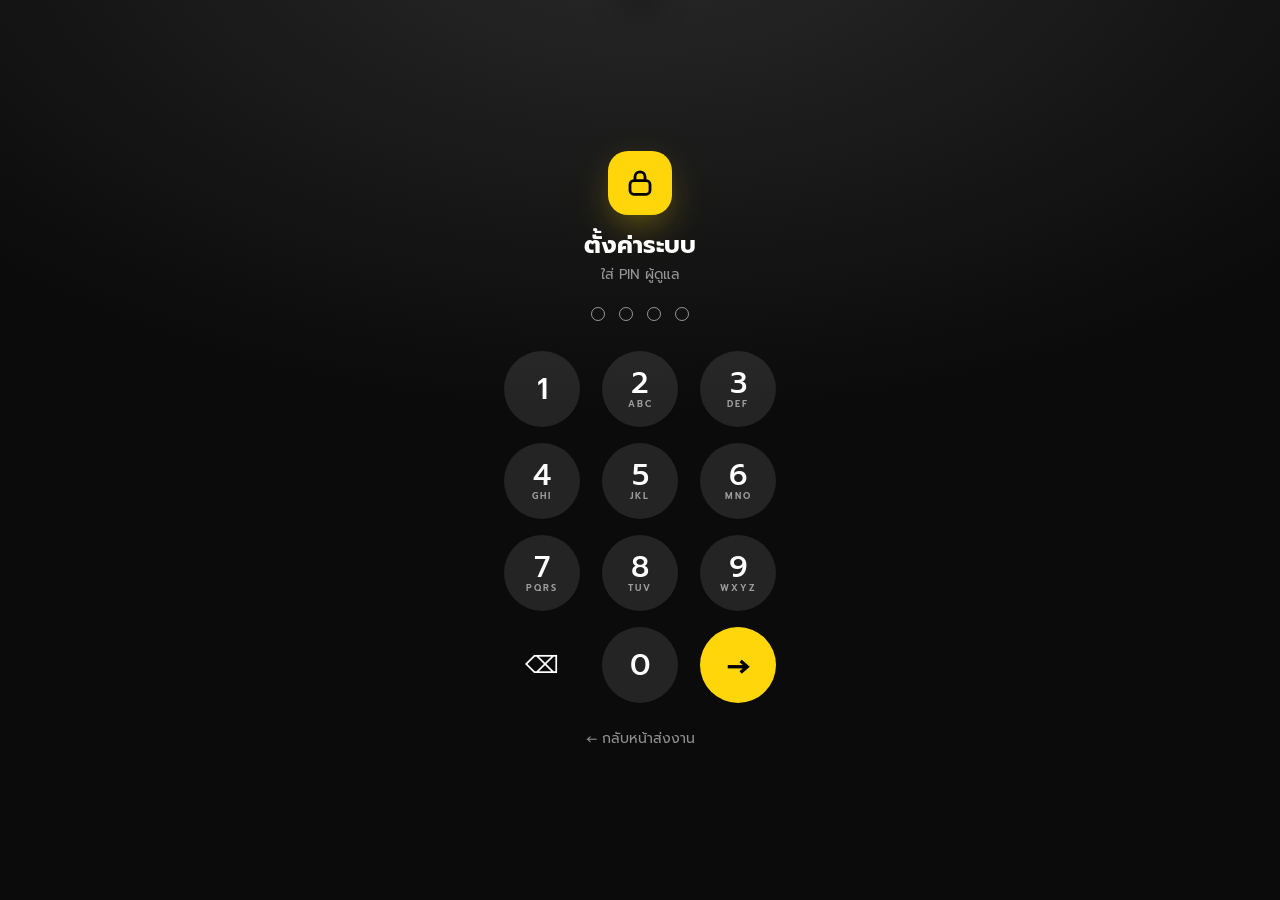
==== admin.html @ efc7d186 "Add files via upload" ====
<!doctype html>
<html lang="th">
<head>
<meta charset="utf-8">
<meta name="viewport" content="width=device-width,initial-scale=1,viewport-fit=cover">
<meta name="theme-color" content="#FFD60A">
<meta name="robots" content="noindex">
<title>ตั้งค่า</title>
<link rel="preconnect" href="https://fonts.googleapis.com">
<link rel="preconnect" href="https://fonts.gstatic.com" crossorigin>
<link href="https://fonts.googleapis.com/css2?family=Prompt:wght@400;500;600;700;800&display=swap" rel="stylesheet">
<link rel="stylesheet" href="style.css">
<script src="config.js"></script>
</head>
<body>

<!-- ============ PIN LOCK ============ -->
<section class="lock" id="lock">
  <div class="lock-card">
    <div class="lock-ico"><svg viewBox="0 0 24 24" fill="none" stroke="currentColor" stroke-width="2.2" stroke-linecap="round" stroke-linejoin="round"><rect x="4" y="10" width="16" height="11" rx="3"/><path d="M8 10V7a4 4 0 0 1 8 0v3"/></svg></div>
    <h1>ตั้งค่าระบบ</h1>
    <p id="lockMsg">ใส่ PIN ผู้ดูแล</p>
    <div class="dots" id="dots"></div>
    <div class="keypad" id="keypad">
      <button data-k="1">1</button><button data-k="2">2<small>ABC</small></button><button data-k="3">3<small>DEF</small></button>
      <button data-k="4">4<small>GHI</small></button><button data-k="5">5<small>JKL</small></button><button data-k="6">6<small>MNO</small></button>
      <button data-k="7">7<small>PQRS</small></button><button data-k="8">8<small>TUV</small></button><button data-k="9">9<small>WXYZ</small></button>
      <button data-k="del" class="kfn" aria-label="ลบ">⌫</button><button data-k="0">0</button><button data-k="ok" class="kok" aria-label="ยืนยัน">→</button>
    </div>
    <a class="back" href="index.html">← กลับหน้าส่งงาน</a>
  </div>
</section>

<!-- ============ EDITOR ============ -->
<div class="page" id="app" hidden>
  <header class="topbar">
    <div>
      <span class="tag"><i></i>ADMIN · SETTINGS</span>
      <h1>ตั้งค่างาน</h1>
    </div>
    <div class="tools">
      <a class="pillbtn" href="index.html" target="_blank" rel="noopener">👁 ดูฟอร์ม</a>
      <button class="round sm" id="logout" type="button" aria-label="ออกจากระบบ" title="ล็อก">
        <svg viewBox="0 0 24 24" fill="none" stroke="currentColor" stroke-width="2.2" stroke-linecap="round" stroke-linejoin="round"><rect x="4" y="10" width="16" height="11" rx="3"/><path d="M8 10V7a4 4 0 0 1 8 0v3"/></svg>
      </button>
    </div>
  </header>

  <main class="adm-grid">
    <aside class="side">
      <section class="panel" style="--i:1">
        <div class="panel-h"><h2>📝 หัวข้องาน</h2></div>
        <label class="field"><span class="fl">ชื่องาน / หัวข้อ</span><input id="jobName" maxlength="80" placeholder="เช่น โอนฟิล์มเสีย"></label>
        <label class="field"><span class="fl">คำอธิบายใต้หัวข้อ</span><textarea id="desc" rows="2" maxlength="200" placeholder="ไม่ใส่ก็ได้"></textarea></label>
        <div class="trow">
          <div class="stack"><b>เปิดรับงาน</b><small id="activeTxt">พนักงานส่งงานได้</small></div>
          <button class="sw" id="active" type="button" role="switch"></button>
        </div>
      </section>

      <section class="panel" style="--i:2">
        <div class="panel-h"><h2>🔗 ลิงค์</h2></div>
        <div class="lrow"><div class="stack"><b>หน้าส่งงาน</b><small id="lnkForm"></small></div><button class="mini" data-copy="lnkForm" type="button">คัดลอก</button></div>
        <div class="lrow"><div class="stack"><b>หน้า Report (ASM)</b><small id="lnkRep"></small></div><button class="mini" data-copy="lnkRep" type="button">คัดลอก</button></div>
      </section>

      <section class="panel" style="--i:3">
        <div class="panel-h"><h2>🔐 PIN ผู้ดูแล</h2></div>
        <div class="pinrow">
          <label class="field"><span class="fl">PIN ใหม่ (4–8 หลัก)</span><input id="newPin" inputmode="numeric" maxlength="8" autocomplete="off" placeholder="••••"></label>
          <button class="mini y" id="pinBtn" type="button">เปลี่ยน</button>
        </div>
      </section>
    </aside>

    <section class="panel" style="--i:2">
      <div class="panel-h"><h2>❓ คำถาม <span class="cnt" id="qCount"></span></h2><small>แตะเพื่อแก้ไข · ลูกศรเพื่อสลับลำดับ</small></div>
      <div class="flist" id="list"></div>
      <div class="addbar">
        <span>เพิ่มคำถาม</span>
        <button data-add="text" type="button">Aa ข้อความ</button>
        <button data-add="number" type="button">123 ตัวเลข</button>
        <button data-add="select" type="button">☰ ตัวเลือก</button>
        <button data-add="files" type="button">📷 รูป/ไฟล์</button>
      </div>
    </section>
  </main>
</div>

<div class="savebar" id="savebar">
  <span>มีการแก้ไขที่ยังไม่บันทึก</span>
  <button class="mini" id="discard" type="button">ยกเลิก</button>
  <button class="mini y" id="save" type="button">บันทึก</button>
</div>
<div class="toast" id="toast"></div>

<script>
(() => {
  const CFG = window.APP_CONFIG || {};
  const $ = id => document.getElementById(id);
  const esc = s => String(s ?? '').replace(/[&<>"']/g, c => ({'&':'&amp;','<':'&lt;','>':'&gt;','"':'&quot;',"'":'&#39;'}[c]));
  const ss = {
    get(k){ try { return sessionStorage.getItem(k); } catch(e){ return null; } },
    set(k,v){ try { v == null ? sessionStorage.removeItem(k) : sessionStorage.setItem(k, v); } catch(e){} }
  };
  const TYPE = {
    store:  { n: 'สาขา', i: '🏬' },
    text:   { n: 'ข้อความ', i: 'Aa' },
    number: { n: 'ตัวเลข', i: '123' },
    select: { n: 'ตัวเลือก', i: '☰' },
    files:  { n: 'รูป/ไฟล์', i: '📷' }
  };
  let PIN = '', model = null, saved = '', open = new Set();

  let toastT;
  function toast(msg, err){
    const t = $('toast'); t.textContent = msg; t.className = 'toast show' + (err ? ' err' : '');
    clearTimeout(toastT); toastT = setTimeout(() => t.classList.remove('show'), 2600);
  }
  function haptic(){ try { navigator.vibrate && navigator.vibrate(8); } catch(e){} }
  async function api(body){
    const r = await fetch(CFG.API_URL, { method: 'POST', body: JSON.stringify(body) });
    const j = await r.json();
    if (!j.ok){ const e = new Error(j.error); e.auth = j.auth; throw e; }
    return j;
  }

  /* ================= PIN LOCK ================= */
  let entry = '';
  function paintDots(){
    const n = Math.max(4, entry.length);
    $('dots').innerHTML = Array.from({ length: n }, (_, i) => `<i class="${i < entry.length ? 'on' : ''}"></i>`).join('');
  }
  function key(k){
    if ($('lock').classList.contains('busy')) return;
    if (k === 'del') entry = entry.slice(0, -1);
    else if (k === 'ok') return tryLogin(entry);
    else if (entry.length < 8) entry += k;
    haptic(); paintDots();
  }
  $('keypad').addEventListener('click', e => { const b = e.target.closest('[data-k]'); if (b) key(b.dataset.k); });
  document.addEventListener('keydown', e => {
    if (!$('app').hidden) return;
    if (/^\d$/.test(e.key)) key(e.key);
    else if (e.key === 'Backspace') key('del');
    else if (e.key === 'Enter') key('ok');
  });
  async function tryLogin(pin, silent){
    if (pin.length < 4){ if (!silent) wrong('PIN อย่างน้อย 4 หลัก'); return; }
    if (!/^https:\/\/script\.google\.com\//.test(CFG.API_URL || '')){ wrong('ยังไม่ได้ใส่ API_URL ใน config.js'); return; }
    $('lock').classList.add('busy'); $('lockMsg').textContent = 'กำลังตรวจสอบ…';
    try {
      const j = await api({ action: 'login', pin });
      PIN = pin; ss.set('pin', pin);
      load(j.form); unlock();
    } catch(e){
      ss.set('pin', null);
      wrong(e.auth ? e.message : 'เชื่อมต่อไม่สำเร็จ ลองใหม่อีกครั้ง');
    } finally { $('lock').classList.remove('busy'); }
  }
  function wrong(msg){
    entry = ''; paintDots(); $('lockMsg').textContent = msg;
    const d = $('dots'); d.classList.remove('shake'); void d.offsetWidth; d.classList.add('shake');
    try { navigator.vibrate && navigator.vibrate([30, 40, 30]); } catch(e){}
  }
  function unlock(){
    $('lock').classList.add('out');
    $('app').hidden = false;
    setTimeout(() => $('lock').hidden = true, 500);
  }
  function lockUp(msg){
    PIN = ''; ss.set('pin', null); entry = ''; paintDots();
    $('lockMsg').textContent = msg || 'ใส่ PIN ผู้ดูแล';
    $('lock').hidden = false;
    requestAnimationFrame(() => $('lock').classList.remove('out'));
    setTimeout(() => $('app').hidden = true, 450);
  }
  $('logout').onclick = () => { if (dirty() && !confirm('ยังไม่ได้บันทึก ต้องการล็อกเลยไหม?')) return; lockUp(); };

  /* ================= MODEL ================= */
  function load(form){
    model = JSON.parse(JSON.stringify(form));
    saved = JSON.stringify(model);
    paintMeta(); renderList(); paintDirty();
  }
  const dirty = () => model && JSON.stringify(model) !== saved;
  function paintDirty(){ $('savebar').classList.toggle('show', dirty()); }

  function paintMeta(){
    $('jobName').value = model.jobName || '';
    $('desc').value = model.desc || '';
    paintActive();
    const base = location.href.replace(/[^/]*([?#].*)?$/, '');
    $('lnkForm').textContent = base + 'index.html';
    $('lnkRep').textContent = base + 'report.html';
  }
  function paintActive(){
    const on = model.active !== false;
    $('active').setAttribute('aria-checked', on);
    $('activeTxt').textContent = on ? 'พนักงานส่งงานได้' : 'ปิดรับงาน — ฟอร์มจะแสดงว่าปิดชั่วคราว';
  }
  $('jobName').oninput = e => { model.jobName = e.target.value; paintDirty(); };
  $('desc').oninput = e => { model.desc = e.target.value; paintDirty(); };
  $('active').onclick = () => { model.active = model.active === false; paintActive(); paintDirty(); haptic(); };

  document.addEventListener('click', async e => {
    const b = e.target.closest('[data-copy]'); if (!b) return;
    try { await navigator.clipboard.writeText($(b.dataset.copy).textContent); toast('คัดลอกลิงค์แล้ว'); }
    catch(err){ toast('คัดลอกไม่สำเร็จ', true); }
  });

  /* ================= FIELD LIST ================= */
  const list = $('list');
  function sub(f){
    const t = [TYPE[f.type].n];
    if (f.required) t.push('จำเป็น');
    if (f.type === 'files') t.push(f.multiple ? 'หลายไฟล์' : '1 ไฟล์');
    if (f.type === 'select') t.push((f.options || []).length + ' ตัวเลือก');
    return t.join(' · ');
  }
  const sw = (k, on, label, note) => `<div class="trow"><div class="stack"><b>${label}</b>${note ? `<small>${note}</small>` : ''}</div>
    <button class="sw" data-sw="${k}" type="button" role="switch" aria-checked="${!!on}"></button></div>`;
  function bodyHtml(f){
    const isStore = f.type === 'store';
    let h = `<label class="field"><span class="fl">คำถาม / หัวข้อ</span><input data-k="label" value="${esc(f.label)}" maxlength="120"></label>
      <label class="field"><span class="fl">คำอธิบายเพิ่มเติม</span><input data-k="hint" value="${esc(f.hint || '')}" maxlength="160" placeholder="ไม่ใส่ก็ได้"></label>`;
    if (!isStore){
      h += `<div class="fl pad">ประเภทคำตอบ</div><div class="seg4">${['text','number','select','files'].map(t =>
        `<button type="button" data-type="${t}" class="${f.type === t ? 'on' : ''}">${TYPE[t].i}<span>${TYPE[t].n}</span></button>`).join('')}</div>`;
    } else {
      h += `<p class="note">ดึงรายชื่อจากชีต DATA STORE · ลบหรือเปลี่ยนประเภทไม่ได้</p>`;
    }
    if (f.type === 'text' || f.type === 'number')
      h += `<label class="field"><span class="fl">ข้อความตัวอย่างในช่อง</span><input data-k="placeholder" value="${esc(f.placeholder || '')}" maxlength="80" placeholder="เช่น 1234-1326"></label>`;
    if (f.type === 'select')
      h += `<label class="field"><span class="fl">ตัวเลือก (บรรทัดละ 1 ข้อ)</span><textarea data-k="options" rows="4" placeholder="ตัวเลือก 1&#10;ตัวเลือก 2">${esc((f.options || []).join('\n'))}</textarea></label>`;
    h += '<div class="tgroup">';
    if (!isStore) h += sw('required', f.required, 'จำเป็นต้องกรอก');
    if (f.type !== 'files') h += sw('remember', f.remember, 'จำค่าล่าสุด', 'ครั้งหน้าไม่ต้องกรอกซ้ำ');
    if (f.type === 'files'){
      h += sw('multiple', f.multiple, 'แนบได้หลายไฟล์');
      h += sw('pdf', f.pdf, 'รับไฟล์ PDF', 'ปิด = รับเฉพาะรูปภาพ');
    }
    h += '</div>';
    h += `<label class="field"><span class="fl">หัวคอลัมน์ในชีต REPORT</span><input data-k="col" value="${esc(f.col || '')}" maxlength="120" placeholder="${esc(f.label)}"></label>
      <p class="note">ถ้าไม่มีคอลัมน์นี้ ระบบจะเพิ่มต่อท้ายให้ตอนบันทึก</p>`;
    if (!isStore) h += `<button class="del" data-del type="button">ลบคำถามนี้</button>`;
    return h;
  }
  function cardHtml(f, i, n){
    const isOpen = open.has(f.id);
    return `<div class="fc ${isOpen ? 'open' : ''}" data-id="${f.id}">
      <div class="fc-h" data-tog>
        <span class="fico t-${f.type}">${TYPE[f.type].i}</span>
        <div class="stack"><b data-lbl>${esc(f.label) || '<em>ยังไม่มีชื่อ</em>'}${f.required ? '<span class="req">*</span>' : ''}</b><small data-sub>${sub(f)}</small></div>
        <div class="mv">
          <button type="button" data-mv="-1" ${i === 0 ? 'disabled' : ''} aria-label="เลื่อนขึ้น">↑</button>
          <button type="button" data-mv="1" ${i === n - 1 ? 'disabled' : ''} aria-label="เลื่อนลง">↓</button>
        </div>
        <span class="chev">${'<svg width="12" height="12" viewBox="0 0 12 12" fill="none" stroke="currentColor" stroke-width="2" stroke-linecap="round"><path d="M3 4.5l3 3 3-3"/></svg>'}</span>
      </div>
      <div class="fc-body"><div class="fc-in">${bodyHtml(f)}</div></div>
    </div>`;
  }
  function renderList(){
    const before = {};
    list.querySelectorAll('.fc').forEach(el => before[el.dataset.id] = el.getBoundingClientRect().top);
    const F = model.fields;
    list.innerHTML = F.map((f, i) => cardHtml(f, i, F.length)).join('');
    $('qCount').textContent = F.length;
    // FLIP
    list.querySelectorAll('.fc').forEach(el => {
      const b = before[el.dataset.id]; if (b == null){ el.classList.add('new'); return; }
      const dy = b - el.getBoundingClientRect().top; if (!dy) return;
      el.style.transition = 'none'; el.style.transform = `translateY(${dy}px)`;
      requestAnimationFrame(() => requestAnimationFrame(() => {
        el.style.transition = 'transform .5s var(--spring)'; el.style.transform = '';
      }));
    });
  }
  const cardOf = el => el.closest('.fc');
  const fOf = el => model.fields.find(f => f.id === cardOf(el).dataset.id);
  function refreshHead(card, f){
    card.querySelector('[data-lbl]').innerHTML = (esc(f.label) || '<em>ยังไม่มีชื่อ</em>') + (f.required ? '<span class="req">*</span>' : '');
    card.querySelector('[data-sub]').textContent = sub(f);
  }
  function rebody(card, f){
    card.querySelector('.fc-in').innerHTML = bodyHtml(f);
    refreshHead(card, f);
    card.querySelector('.fico').className = 'fico t-' + f.type;
    card.querySelector('.fico').textContent = TYPE[f.type].i;
  }

  list.addEventListener('input', e => {
    const k = e.target.dataset.k; if (!k) return;
    const f = fOf(e.target);
    if (k === 'options') f.options = e.target.value.split('\n').map(s => s.trim()).filter(Boolean);
    else f[k] = e.target.value;
    if (k === 'label') cardOf(e.target).querySelector('[data-k="col"]').placeholder = f.label;
    refreshHead(cardOf(e.target), f); paintDirty();
  });
  list.addEventListener('click', e => {
    const t = e.target;
    const mv = t.closest('[data-mv]');
    if (mv){
      e.stopPropagation();
      const f = fOf(mv), F = model.fields, i = F.indexOf(f), j = i + +mv.dataset.mv;
      if (j < 0 || j >= F.length) return;
      [F[i], F[j]] = [F[j], F[i]]; renderList(); paintDirty(); haptic(); return;
    }
    if (t.closest('[data-tog]')){
      const card = cardOf(t), id = card.dataset.id;
      open.has(id) ? open.delete(id) : open.add(id);
      card.classList.toggle('open'); haptic(); return;
    }
    const ty = t.closest('[data-type]');
    if (ty){
      const f = fOf(ty), nt = ty.dataset.type; if (f.type === nt) return;
      f.type = nt;
      if (nt === 'select' && !(f.options || []).length) f.options = ['ตัวเลือก 1', 'ตัวเลือก 2'];
      if (nt === 'files'){ delete f.remember; if (f.multiple == null) f.multiple = true; if (f.pdf == null) f.pdf = false; }
      rebody(cardOf(ty), f); paintDirty(); haptic(); return;
    }
    const s = t.closest('[data-sw]');
    if (s){
      const f = fOf(s), k = s.dataset.sw; f[k] = !f[k];
      s.setAttribute('aria-checked', f[k]); refreshHead(cardOf(s), f); paintDirty(); haptic(); return;
    }
    const d = t.closest('[data-del]');
    if (d){
      if (!d.classList.contains('arm')){
        d.classList.add('arm'); d.textContent = 'แตะอีกครั้งเพื่อยืนยันการลบ';
        setTimeout(() => { if (d.isConnected){ d.classList.remove('arm'); d.textContent = 'ลบคำถามนี้'; } }, 3000);
        return;
      }
      const card = cardOf(d), id = card.dataset.id;
      card.classList.add('gone');
      setTimeout(() => { model.fields = model.fields.filter(f => f.id !== id); open.delete(id); renderList(); paintDirty(); }, 320);
    }
  });

  document.querySelector('.addbar').addEventListener('click', e => {
    const b = e.target.closest('[data-add]'); if (!b) return;
    if (model.fields.length >= 30){ toast('เพิ่มได้สูงสุด 30 คำถาม', true); return; }
    const type = b.dataset.add;
    const f = { id: 'f' + Date.now().toString(36) + Math.random().toString(36).slice(2, 5), type, label: '', hint: '', col: '', required: true };
    if (type === 'select') f.options = ['ตัวเลือก 1', 'ตัวเลือก 2'];
    if (type === 'files'){ f.multiple = true; f.pdf = false; }
    if (type === 'text' || type === 'number') f.placeholder = '';
    model.fields.push(f); open.add(f.id);
    renderList(); paintDirty(); haptic();
    const card = list.querySelector(`[data-id="${f.id}"]`);
    card.scrollIntoView({ behavior: 'smooth', block: 'center' });
    setTimeout(() => card.querySelector('[data-k="label"]').focus({ preventScroll: true }), 450);
  });

  /* ================= SAVE ================= */
  function validate(){
    if (!String(model.jobName || '').trim()) return ['jobName', 'กรุณาตั้งชื่องาน'];
    for (const f of model.fields){
      if (!String(f.label || '').trim()) return [f.id, 'มีคำถามที่ยังไม่ได้ตั้งชื่อ'];
      if (f.type === 'select' && !(f.options || []).length) return [f.id, `"${f.label}" ต้องมีตัวเลือกอย่างน้อย 1 ข้อ`];
    }
    const seen = {};
    for (const f of model.fields){
      const k = String(f.col || f.label).replace(/\s+/g, '').toLowerCase();
      if (seen[k]) return [f.id, `หัวคอลัมน์ "${f.col || f.label}" ซ้ำกัน`];
      seen[k] = 1;
    }
    return null;
  }
  $('save').onclick = async () => {
    const bad = validate();
    if (bad){
      toast(bad[1], true);
      const el = bad[0] === 'jobName' ? $('jobName').closest('.field') : list.querySelector(`[data-id="${bad[0]}"]`);
      if (el){
        if (el.classList.contains('fc') && !el.classList.contains('open')){ open.add(bad[0]); el.classList.add('open'); }
        el.scrollIntoView({ behavior: 'smooth', block: 'center' });
        el.classList.remove('shake'); void el.offsetWidth; el.classList.add('shake');
      }
      return;
    }
    const btn = $('save'); btn.disabled = true; btn.innerHTML = '<span class="spin dk"></span>';
    try {
      const j = await api({ action: 'save', pin: PIN, form: model });
      load(j.form); toast('บันทึกแล้ว ✓ ฟอร์มอัปเดตทันที');
    } catch(e){
      if (e.auth) lockUp(e.message);
      else toast(e.message && !/fetch|network|json/i.test(e.message) ? e.message : 'บันทึกไม่สำเร็จ ลองใหม่', true);
    } finally { btn.disabled = false; btn.textContent = 'บันทึก'; }
  };
  $('discard').onclick = () => { load(JSON.parse(saved)); toast('ยกเลิกการแก้ไขแล้ว'); };
  window.addEventListener('beforeunload', e => { if (dirty()){ e.preventDefault(); e.returnValue = ''; } });

  $('pinBtn').onclick = async () => {
    const np = $('newPin').value.trim();
    if (!/^\d{4,8}$/.test(np)){ toast('PIN ต้องเป็นตัวเลข 4–8 หลัก', true); return; }
    try {
      await api({ action: 'pin', pin: PIN, newPin: np });
      PIN = np; ss.set('pin', np); $('newPin').value = ''; toast('เปลี่ยน PIN แล้ว ✓');
    } catch(e){
      if (e.auth) lockUp(e.message); else toast('เปลี่ยน PIN ไม่สำเร็จ', true);
    }
  };

  /* ================= START ================= */
  paintDots();
  const saved0 = ss.get('pin');
  if (saved0) tryLogin(saved0, true);
})();
</script>
</body>
</html>
---- style.css ----
:root{
  --page:#FFD60A;--page2:#FFC400;--ink:#111;--ink2:rgba(17,17,17,.62);
  --card:#151515;--card-hi:#222;--line:rgba(255,255,255,.07);
  --text:#fff;--sub:rgba(255,255,255,.55);--mute:rgba(255,255,255,.3);
  --y:#FFD60A;--y2:#FFE45C;--cream:#FFF8DC;--cream2:#FFF1C2;
  --red:#FF453A;--green:#30D158;--blue:#0A84FF;
  --r:26px;--spring:cubic-bezier(.32,.72,0,1);--bounce:cubic-bezier(.34,1.56,.64,1);
}
*{box-sizing:border-box;margin:0;padding:0;-webkit-tap-highlight-color:transparent}
html{background:var(--page)}
body{
  font-family:"Prompt",-apple-system,BlinkMacSystemFont,system-ui,sans-serif;font-size:16px;line-height:1.4;
  color:var(--ink);min-height:100dvh;overflow-x:hidden;-webkit-font-smoothing:antialiased;
  background:radial-gradient(1200px 600px at 0% -10%,#FFE875 0%,transparent 60%),
             radial-gradient(900px 600px at 110% 110%,var(--page2) 0%,transparent 60%),var(--page);
  background-attachment:fixed;
}
button,input{font:inherit;color:inherit}
button{cursor:pointer}
.page{max-width:1320px;margin:0 auto;
  padding:max(16px,env(safe-area-inset-top)) max(14px,env(safe-area-inset-right)) calc(32px + env(safe-area-inset-bottom)) max(14px,env(safe-area-inset-left))}

/* ---------- Top bar ---------- */
.topbar{display:flex;align-items:flex-end;justify-content:space-between;gap:14px;flex-wrap:wrap;
  padding:6px 2px 16px;animation:rise .8s var(--spring) both}
.tag{display:inline-flex;align-items:center;gap:7px;padding:5px 12px;border-radius:99px;
  background:rgba(0,0,0,.08);font-size:11px;font-weight:600;letter-spacing:1px;text-transform:uppercase}
.tag i{width:6px;height:6px;border-radius:50%;background:var(--ink);animation:pulse 1.6s infinite}
.topbar h1{font-size:clamp(28px,5vw,40px);font-weight:800;letter-spacing:-.5px;line-height:1.1;margin-top:8px}
.topbar h1 span{display:inline-block;margin-left:8px;padding:0 12px;border-radius:12px;background:var(--ink);color:var(--y);
  font-size:.62em;vertical-align:middle;line-height:1.6}
.pillbtn{display:inline-flex;align-items:center;gap:6px;height:46px;padding:0 20px;border-radius:99px;border:0;
  background:var(--ink);color:var(--y);font-weight:600;text-decoration:none;transition:transform .35s var(--spring)}
.pillbtn:active{transform:scale(.95)}

/* ---------- Panels ---------- */
.panel{background:var(--card);color:var(--text);border-radius:var(--r);padding:18px;
  box-shadow:0 24px 40px -28px rgba(0,0,0,.55);animation:rise .75s var(--spring) both;animation-delay:calc(var(--i,0)*80ms)}
.panel-h{display:flex;align-items:center;justify-content:space-between;gap:10px;margin-bottom:14px}
.panel-h h2{font-size:17px;font-weight:700;display:flex;align-items:center;gap:8px}
.panel-h small{font-size:12px;color:var(--sub);text-align:right}
.divider{height:1px;background:var(--line);margin:20px 0 18px}

/* ---------- Form ---------- */
.form-grid{display:grid;gap:14px}
.field{display:flex;flex-direction:column;gap:2px;width:100%;padding:12px 16px;margin-bottom:10px;border:0;text-align:left;
  border-radius:18px;background:var(--card-hi);color:var(--text);transition:box-shadow .3s,transform .35s var(--spring)}
.field:last-child{margin-bottom:0}
.field:focus-within{box-shadow:inset 0 0 0 2px var(--y)}
.fl{font-size:12px;color:var(--sub);font-weight:500}
.field input,.field textarea{background:none;border:0;outline:0;color:var(--text);font-size:20px;font-weight:600;padding:2px 0;width:100%;font-family:inherit}
.field textarea{font-size:16px;font-weight:500;resize:vertical;line-height:1.5}
.field textarea::placeholder,.field input::placeholder{color:var(--mute);font-weight:400}
.pick{display:grid;grid-template-columns:1fr auto;grid-template-areas:"fl ch" "fv ch" "fs ch";column-gap:12px;align-items:center}
.pick:active{transform:scale(.98)}
.pick .fl{grid-area:fl}.pick .fv{grid-area:fv;font-size:22px;font-weight:700;color:var(--y)}
.pick .fv em{font-style:normal;font-size:18px;font-weight:500;color:var(--mute)}
.pick .fs{grid-area:fs;font-size:13px;color:var(--sub);white-space:nowrap;overflow:hidden;text-overflow:ellipsis}
.pick .fs:empty{display:none}
.pick .chev{grid-area:ch;width:30px;height:30px;border-radius:50%;background:rgba(255,214,10,.14);color:var(--y);
  display:grid;place-items:center}

.drop{display:flex;align-items:center;gap:14px;width:100%;padding:16px;border-radius:18px;text-align:left;
  border:1.5px dashed rgba(255,214,10,.5);background:rgba(255,214,10,.06);color:var(--text);
  transition:transform .35s var(--spring),background .3s}
.drop:active{transform:scale(.97);background:rgba(255,214,10,.13)}
.drop .di{flex:none;width:44px;height:44px;border-radius:14px;background:var(--y);color:#000;display:grid;place-items:center}
.drop .di svg{width:22px;height:22px}
.drop b{display:block;font-size:15px;font-weight:600}
.drop small{font-size:12px;color:var(--sub)}
.up{border-radius:20px}
.thumbs{display:grid;grid-template-columns:repeat(auto-fill,minmax(92px,1fr));gap:8px}
.thumbs:not(:empty){margin-bottom:10px}
.thumb{position:relative;aspect-ratio:1;border-radius:14px;overflow:hidden;background:var(--card-hi);animation:pop .5s var(--bounce) both}
.thumb img{width:100%;height:100%;object-fit:cover;display:block}
.thumb .pdf{display:grid;place-items:center;height:100%;font-weight:800;color:var(--y)}
.thumb .x{position:absolute;top:6px;right:6px;width:26px;height:26px;border-radius:50%;border:0;
  background:rgba(0,0,0,.6);backdrop-filter:blur(10px);-webkit-backdrop-filter:blur(10px);color:#fff;
  display:grid;place-items:center;font-size:16px;line-height:1}
.thumb .busy{position:absolute;inset:0;display:grid;place-items:center;background:rgba(0,0,0,.4)}
.thumb.out{animation:shrink .3s var(--spring) forwards}

.btn{display:flex;align-items:center;justify-content:center;gap:10px;width:100%;height:58px;border:0;border-radius:20px;
  font-size:18px;font-weight:700;text-decoration:none;transition:transform .35s var(--spring),opacity .3s}
.btn:active{transform:scale(.96)}
.btn[disabled]{opacity:.5;pointer-events:none}
.btn-dark{background:var(--ink);color:var(--y);box-shadow:0 18px 30px -18px rgba(0,0,0,.7)}
.btn-y{background:linear-gradient(180deg,var(--y2),var(--y));color:#000}
.btn-g{background:var(--card-hi);color:var(--text)}
.btn svg{width:20px;height:20px}

/* ---------- Bottom sheet + wheel ---------- */
.scrim{position:fixed;inset:0;z-index:50;background:rgba(0,0,0,.5);opacity:0;pointer-events:none;transition:opacity .45s var(--spring)}
.scrim.show{opacity:1;pointer-events:auto}
.sheet{position:fixed;left:0;right:0;bottom:0;z-index:51;max-width:520px;margin:0 auto;color:var(--text);
  background:rgba(24,24,24,.96);backdrop-filter:blur(30px) saturate(160%);-webkit-backdrop-filter:blur(30px) saturate(160%);
  border-radius:26px 26px 0 0;padding-bottom:calc(14px + env(safe-area-inset-bottom));
  transform:translateY(105%);transition:transform .55s var(--spring)}
.sheet.show{transform:translateY(0)}
.sheet.drag{transition:none}
#sheetDrag{touch-action:none}
.grab{width:38px;height:5px;border-radius:3px;background:rgba(255,255,255,.28);margin:9px auto 0}
.sheet-head{display:flex;align-items:center;justify-content:space-between;padding:8px 18px 2px}
.sheet-head b{font-size:17px}
.sheet-head button{background:none;border:0;color:var(--sub);font-size:16px;padding:8px 2px}
.sheet-head .done{color:var(--y);font-weight:700}
.wheel-wrap{position:relative;height:260px;margin:4px 0 6px}
.band{position:absolute;left:14px;right:14px;top:104px;height:52px;border-radius:14px;background:rgba(255,214,10,.12);
  box-shadow:inset 0 0 0 1px rgba(255,214,10,.25);pointer-events:none}
.wheel{position:relative;height:100%;overflow-y:scroll;scroll-snap-type:y mandatory;scrollbar-width:none;
  -webkit-mask-image:linear-gradient(transparent,#000 30%,#000 70%,transparent);mask-image:linear-gradient(transparent,#000 30%,#000 70%,transparent)}
.wheel::-webkit-scrollbar{display:none}
.wheel .sp{height:104px}
.wi{height:52px;scroll-snap-align:center;display:flex;flex-direction:column;align-items:center;justify-content:center;
  will-change:transform,opacity;cursor:pointer}
.wi b{font-size:17px;font-weight:700;line-height:1.2;transition:color .2s}
.wi span{font-size:12px;color:var(--sub)}
.wi.on b{color:var(--y)}

/* ---------- Toast / overlay ---------- */
.toast{position:fixed;left:50%;top:calc(12px + env(safe-area-inset-top));z-index:90;max-width:calc(100% - 32px);
  padding:12px 20px;border-radius:99px;background:var(--ink);color:#fff;font-size:15px;font-weight:500;
  box-shadow:0 12px 30px rgba(0,0,0,.35);transform:translate(-50%,-160%);transition:transform .55s var(--spring)}
.toast.show{transform:translate(-50%,0)}
.toast.err{color:#FF8A82}
.overlay{position:fixed;inset:0;z-index:70;display:grid;place-items:center;padding:24px;
  background:rgba(0,0,0,.55);backdrop-filter:blur(14px);-webkit-backdrop-filter:blur(14px);
  opacity:0;pointer-events:none;transition:opacity .4s var(--spring)}
.overlay.show{opacity:1;pointer-events:auto}
.hud{width:100%;max-width:360px;padding:28px 22px 22px;border-radius:28px;background:var(--card);color:var(--text);text-align:center;
  transform:scale(.9) translateY(10px);transition:transform .6s var(--bounce)}
.overlay.show .hud{transform:none}
.hud h3{font-size:22px;margin-top:12px}
.hud p{color:var(--sub);font-size:14px}
.hud .btn{margin-top:10px;height:52px;font-size:16px}
.ring{width:96px;height:96px;transform:rotate(-90deg)}
.ring circle{fill:none;stroke-width:8;stroke-linecap:round}
.ring .trk{stroke:rgba(255,255,255,.1)}
.ring .bar{stroke:var(--y);stroke-dasharray:213.6;stroke-dashoffset:213.6;transition:stroke-dashoffset .4s var(--spring)}
.ringbox{position:relative;width:96px;height:96px;margin:0 auto 14px}
.ringbox .pct{position:absolute;inset:0;display:grid;place-items:center;font-size:22px;font-weight:800;color:var(--y)}
.check{width:88px;height:88px;margin:0 auto;display:block}
.check circle{fill:var(--y);transform-origin:center;animation:pop .6s var(--bounce) both}
.check path{fill:none;stroke:#000;stroke-width:7;stroke-linecap:round;stroke-linejoin:round;stroke-dasharray:60;stroke-dashoffset:60;
  animation:draw .5s .3s var(--spring) forwards}
.sum{display:grid;grid-template-columns:1fr 1fr;gap:8px;margin:18px 0 6px;text-align:left}
.sum div{background:var(--card-hi);border-radius:14px;padding:10px 12px}
.sum span{display:block;font-size:11px;color:var(--sub)}
.sum b{font-size:15px;word-break:break-all}
.spin{width:22px;height:22px;border-radius:50%;border:2.5px solid rgba(255,255,255,.25);border-top-color:#fff;animation:spin .8s linear infinite}

/* ---------- Report ---------- */
.tools{display:flex;align-items:center;gap:10px}
.datebar{display:flex;align-items:center;gap:4px;height:56px;padding:5px;border-radius:20px;background:var(--ink);color:#fff}
.datebar>button{width:46px;height:46px;border:0;border-radius:15px;background:#262626;color:#fff;font-size:22px;
  transition:transform .3s var(--spring),opacity .3s}
.datebar>button:active{transform:scale(.9)}
.datebar>button[disabled]{opacity:.3;pointer-events:none}
.dlabel{position:relative;display:flex;flex-direction:column;align-items:center;justify-content:center;min-width:150px;padding:0 10px;cursor:pointer}
.dlabel b{font-size:16px;font-weight:700;line-height:1.1}
.dlabel small{font-size:11px;color:var(--y);font-weight:600}
.dlabel input{position:absolute;inset:0;opacity:0;width:100%;height:100%;cursor:pointer}
.round{width:52px;height:52px;border-radius:50%;border:0;background:var(--ink);color:var(--y);display:grid;place-items:center;
  transition:transform .35s var(--spring)}
.round svg{width:22px;height:22px}
.round:active{transform:scale(.9)}
.round.spinning svg{animation:spin .8s linear infinite}

.rep-grid{display:grid;gap:14px}
.side{display:grid;gap:14px;align-content:start}
.sumtop{display:flex;align-items:center;gap:18px}
.bigring{position:relative;width:132px;height:132px;flex:none}
.bigring svg{width:100%;height:100%;transform:rotate(-90deg)}
.bigring circle{fill:none;stroke-width:11;stroke-linecap:round}
.bigring .trk{stroke:rgba(255,255,255,.08)}
.bigring .bar{stroke:var(--y);stroke-dasharray:376.99;stroke-dashoffset:376.99;transition:stroke-dashoffset 1.2s var(--spring),stroke .4s}
.bigring .in{position:absolute;inset:0;display:flex;flex-direction:column;align-items:center;justify-content:center}
.bigring .in b{font-size:30px;font-weight:800;color:var(--y);line-height:1}
.bigring .in small{font-size:11px;color:var(--sub);margin-top:4px}
.sumtxt .k{font-size:12px;color:var(--sub)}
.sumtxt .v{font-size:34px;font-weight:800;line-height:1.05}
.sumtxt .v span{font-size:18px;color:var(--sub);font-weight:600}
.stats{display:grid;grid-template-columns:1fr 1fr;gap:8px;margin-top:16px}
.stat{background:var(--card-hi);border-radius:16px;padding:12px 14px}
.stat small{display:flex;align-items:center;gap:6px;font-size:12px;color:var(--sub)}
.stat small i{width:8px;height:8px;border-radius:50%}
.stat b{font-size:24px;font-weight:800}
.updated{font-size:11px;color:var(--mute);margin-top:12px;text-align:right}

.seg{position:relative;display:grid;grid-template-columns:repeat(3,1fr);padding:4px;border-radius:16px;background:var(--card-hi)}
.seg button{position:relative;z-index:1;height:40px;border:0;background:none;color:var(--sub);font-size:14px;font-weight:600;transition:color .3s}
.seg button.on{color:#000}
.seg .knob{position:absolute;top:4px;bottom:4px;left:4px;width:calc((100% - 8px)/3);border-radius:12px;background:var(--y);
  transition:transform .45s var(--spring)}
.side .btn{margin-top:12px;height:50px;font-size:15px}

.cream{background:var(--cream);border-radius:var(--r);padding:18px;box-shadow:0 24px 40px -28px rgba(0,0,0,.4);
  animation:rise .75s .15s var(--spring) both;min-width:0}
.cream-h{display:flex;align-items:center;justify-content:space-between;margin-bottom:12px}
.cream-h h2{font-size:17px;font-weight:700}
.cream-h small{font-size:12px;color:var(--ink2)}
.search{display:flex;align-items:center;gap:10px;height:50px;padding:0 16px;border-radius:16px;background:var(--cream2);margin-bottom:14px}
.search svg{width:18px;height:18px;flex:none;opacity:.5}
.search input{flex:1;min-width:0;border:0;outline:0;background:none;font-size:16px}
.search input::placeholder{color:var(--ink2)}
.cards{display:grid;grid-template-columns:repeat(auto-fill,minmax(290px,1fr));gap:12px;align-items:start}
.rc{background:#fff;border-radius:20px;padding:14px;box-shadow:0 10px 24px -18px rgba(0,0,0,.35);
  animation:rise .55s var(--spring) both;animation-delay:calc(var(--i,0)*35ms)}
.rc.no{background:rgba(255,255,255,.55)}
.rhead{display:flex;align-items:flex-start;justify-content:space-between;gap:10px}
.sid{font-size:18px;font-weight:800;line-height:1.1}
.sname{font-size:13px;color:var(--ink2)}
.pill{flex:none;display:inline-flex;align-items:center;gap:5px;padding:5px 10px;border-radius:99px;font-size:12px;font-weight:700;white-space:nowrap}
.pill-ok{background:rgba(48,209,88,.15);color:#1a8f3a}
.pill-no{background:rgba(255,69,58,.12);color:#d4281f}
.pill i{width:7px;height:7px;border-radius:50%;background:currentColor}
.subm{margin-top:12px;padding-top:12px;border-top:1px dashed rgba(0,0,0,.12)}
.meta{display:grid;grid-template-columns:repeat(auto-fit,minmax(96px,1fr));gap:8px}
.meta small{display:block;font-size:11px;color:var(--ink2)}
.meta b{font-size:14px;word-break:break-all}
.tl{font-size:11px;color:var(--ink2);margin:10px 0 6px;font-weight:600}
.strip{display:flex;gap:6px;overflow-x:auto;scrollbar-width:none;padding-bottom:2px}
.strip::-webkit-scrollbar{display:none}
.tb{flex:none;width:64px;height:64px;border-radius:12px;overflow:hidden;border:0;background:var(--cream2);
  transition:transform .3s var(--spring)}
.tb:active{transform:scale(.92)}
.tb img{width:100%;height:100%;object-fit:cover;display:block}
.tb.err{display:grid;place-items:center;font-size:11px;font-weight:700;color:var(--ink2)}
.tb.err img{display:none}
.tb.err::after{content:"เปิดไฟล์"}
.flink{display:inline-block;margin-top:10px;font-size:13px;font-weight:600;color:var(--ink);text-decoration:none;
  padding:6px 12px;border-radius:99px;background:var(--y)}
.empty{grid-column:1/-1;text-align:center;padding:40px 10px;color:var(--ink2)}
.skel{height:120px;border-radius:20px;background:linear-gradient(90deg,#fff6 25%,#fffc 50%,#fff6 75%);background-size:200% 100%;animation:shimmer 1.2s infinite}

.lightbox{position:fixed;inset:0;z-index:80;display:flex;flex-direction:column;background:rgba(0,0,0,.92);
  opacity:0;pointer-events:none;transition:opacity .35s var(--spring)}
.lightbox.show{opacity:1;pointer-events:auto}
.lightbox .lb-img{flex:1;display:grid;place-items:center;padding:calc(56px + env(safe-area-inset-top)) 12px 12px;min-height:0}
.lightbox img{max-width:100%;max-height:100%;border-radius:14px;object-fit:contain;transform:scale(.92);transition:transform .5s var(--spring)}
.lightbox.show img{transform:none}
.lb-bar{display:flex;gap:10px;padding:12px 16px calc(16px + env(safe-area-inset-bottom));max-width:520px;width:100%;margin:0 auto}
.lb-x{position:absolute;top:calc(12px + env(safe-area-inset-top));right:14px;width:40px;height:40px;border-radius:50%;border:0;
  background:rgba(255,255,255,.15);color:#fff;font-size:22px}

/* ---------- Dynamic form extras ---------- */
.topbar .desc{font-size:15px;color:var(--ink2);margin-top:6px;max-width:640px}
.topbar .desc:empty{display:none}
.round.sm{width:46px;height:46px;text-decoration:none}
.round.sm svg{width:20px;height:20px}
.req{color:var(--y);margin-left:3px;font-weight:700}
.cream .req,.rc .req{color:#d4281f}
.fh{color:var(--mute);font-weight:400}
.none{font-size:12px;color:var(--ink2)}
.skel.dark{height:68px;margin-bottom:10px;background:linear-gradient(90deg,#1f1f1f 25%,#2a2a2a 50%,#1f1f1f 75%);background-size:200% 100%}
.solo-msg{text-align:center;padding:40px 22px}
.solo-msg h2{font-size:22px;margin:8px 0 4px}
.solo-msg p{color:var(--sub)}
.big-ico{font-size:44px}
.panel-h .cnt{display:inline-grid;place-items:center;min-width:26px;height:26px;padding:0 8px;border-radius:99px;background:var(--y);color:#000;font-size:13px}

/* ---------- PIN lock ---------- */
.lock{position:fixed;inset:0;z-index:60;display:grid;place-items:center;padding:24px 16px;overflow-y:auto;
  background:radial-gradient(900px 500px at 50% -10%,#2a2a2a,transparent),#0b0b0b;color:#fff;
  transition:opacity .45s var(--spring),transform .55s var(--spring)}
.lock.out{opacity:0;transform:scale(1.06);pointer-events:none}
.lock-card{width:100%;max-width:330px;text-align:center;animation:rise .7s var(--spring) both}
.lock-ico{width:64px;height:64px;margin:0 auto 14px;border-radius:20px;background:var(--y);color:#000;display:grid;place-items:center;
  box-shadow:0 14px 40px -12px rgba(255,214,10,.6)}
.lock-ico svg{width:30px;height:30px}
.lock h1{font-size:24px;font-weight:700}
.lock p{color:var(--sub);font-size:14px;min-height:20px;margin-top:2px}
.lock.busy .keypad{opacity:.4;pointer-events:none}
.dots{display:flex;justify-content:center;gap:14px;height:16px;margin:22px 0 28px}
.dots i{width:14px;height:14px;border-radius:50%;border:1.5px solid rgba(255,255,255,.55);transition:background .2s,transform .3s var(--bounce),border-color .2s}
.dots i.on{background:var(--y);border-color:var(--y);transform:scale(1.15)}
.keypad{display:grid;grid-template-columns:repeat(3,76px);justify-content:center;gap:16px 22px;transition:opacity .3s}
.keypad button{width:76px;height:76px;border-radius:50%;border:0;background:rgba(255,255,255,.1);color:#fff;
  font-size:30px;font-weight:500;line-height:1;display:flex;flex-direction:column;align-items:center;justify-content:center;
  transition:background .35s,transform .3s var(--spring)}
.keypad button small{font-size:9px;letter-spacing:2px;color:var(--sub);margin-top:2px;font-weight:600}
.keypad button:active{background:rgba(255,255,255,.32);transform:scale(.92);transition:none}
.keypad .kfn{background:none;font-size:24px}
.keypad .kok{background:var(--y);color:#000;font-weight:700}
.keypad .kok:active{background:var(--y2)}
.back{display:inline-block;margin-top:26px;color:var(--sub);font-size:14px;text-decoration:none}

/* ---------- Admin ---------- */
.adm-grid{display:grid;gap:14px;padding-bottom:90px}
.trow,.lrow{display:flex;align-items:center;gap:12px;padding:12px 4px}
.trow+.trow,.lrow+.lrow{border-top:1px solid var(--line)}
.trow .stack,.lrow .stack{flex:1;min-width:0}
.trow b,.lrow b{font-size:15px;font-weight:600}
.trow small,.lrow small{display:block;color:var(--sub);font-size:12px;white-space:nowrap;overflow:hidden;text-overflow:ellipsis}
.stack{display:flex;flex-direction:column;min-width:0}
.stack em{font-style:normal;color:var(--mute)}
.sw{flex:none;position:relative;width:51px;height:31px;border-radius:99px;border:0;background:rgba(120,120,128,.36);transition:background .3s}
.sw::after{content:"";position:absolute;top:2px;left:2px;width:27px;height:27px;border-radius:50%;background:#fff;
  box-shadow:0 3px 8px rgba(0,0,0,.3);transition:transform .4s var(--spring)}
.sw[aria-checked="true"]{background:var(--y)}
.sw[aria-checked="true"]::after{transform:translateX(20px)}
.mini{flex:none;height:36px;padding:0 16px;border-radius:99px;border:0;background:var(--card-hi);color:var(--text);font-size:14px;font-weight:600;
  display:inline-flex;align-items:center;justify-content:center;transition:transform .3s var(--spring),opacity .3s}
.mini:active{transform:scale(.93)}
.mini.y{background:var(--y);color:#000}
.mini[disabled]{opacity:.6;pointer-events:none}
.pinrow{display:flex;gap:10px;align-items:center}
.pinrow .field{margin:0;flex:1}
.pinrow .mini{height:58px;border-radius:18px;padding:0 20px}

.flist{display:grid;gap:10px}
.fc{background:var(--card-hi);border-radius:20px;overflow:hidden;transition:box-shadow .3s}
.fc.open{box-shadow:inset 0 0 0 1.5px rgba(255,214,10,.45)}
.fc.new{animation:pop .45s var(--bounce) both}
.fc.gone{animation:shrink .3s var(--spring) forwards}
.fc-h{display:flex;align-items:center;gap:12px;padding:12px 12px 12px 14px;cursor:pointer;user-select:none}
.fico{flex:none;width:38px;height:38px;border-radius:12px;display:grid;place-items:center;font-size:14px;font-weight:800;background:var(--y);color:#000}
.fico.t-store{background:#fff}
.fico.t-select{background:#64D2FF}
.fico.t-files{background:#FF9F0A}
.fico.t-number{background:#30D158}
.fc-h .stack{flex:1}
.fc-h b{font-size:15px;font-weight:600;white-space:nowrap;overflow:hidden;text-overflow:ellipsis}
.fc-h small{font-size:12px;color:var(--sub)}
.mv{display:flex;gap:4px}
.mv button{width:32px;height:32px;border-radius:10px;border:0;background:rgba(255,255,255,.07);color:#fff;font-size:15px;
  transition:transform .25s var(--spring),opacity .2s}
.mv button:active{transform:scale(.88)}
.mv button[disabled]{opacity:.2;pointer-events:none}
.fc .chev{flex:none;color:var(--sub);display:grid;place-items:center;width:20px;transition:transform .45s var(--spring)}
.fc.open .chev{transform:rotate(180deg)}
.fc-body{display:grid;grid-template-rows:0fr;transition:grid-template-rows .5s var(--spring)}
.fc.open .fc-body{grid-template-rows:1fr}
.fc-in{min-height:0;overflow:hidden;padding:0 12px}
.fc.open .fc-in{padding-bottom:14px}
.fc-in .field{background:#2c2c2c}
.fl.pad{padding:4px 4px 8px}
.seg4{display:grid;grid-template-columns:repeat(4,1fr);gap:6px;margin-bottom:10px}
.seg4 button{height:58px;border-radius:14px;border:0;background:#2c2c2c;color:var(--sub);font-weight:800;font-size:15px;
  display:flex;flex-direction:column;align-items:center;justify-content:center;gap:1px;transition:background .3s,color .3s,transform .3s var(--spring)}
.seg4 button span{font-size:11px;font-weight:600}
.seg4 button.on{background:var(--y);color:#000}
.seg4 button:active{transform:scale(.94)}
.tgroup{background:#2c2c2c;border-radius:18px;padding:0 12px;margin-bottom:10px}
.tgroup:empty{display:none}
.note{font-size:12px;color:var(--mute);padding:0 4px 10px;margin-top:-4px}
.del{width:100%;height:48px;border-radius:14px;border:0;background:rgba(255,69,58,.12);color:#FF6961;font-weight:600;font-size:15px;
  transition:background .3s,transform .3s var(--spring)}
.del.arm{background:var(--red);color:#fff}
.del:active{transform:scale(.97)}
.addbar{display:flex;flex-wrap:wrap;align-items:center;gap:8px;margin-top:14px;padding-top:14px;border-top:1px solid var(--line)}
.addbar span{width:100%;font-size:12px;color:var(--sub)}
.addbar button{flex:1 1 auto;height:44px;padding:0 14px;border-radius:14px;border:1.5px dashed rgba(255,214,10,.45);background:rgba(255,214,10,.06);
  color:var(--y);font-weight:600;font-size:14px;transition:transform .3s var(--spring),background .3s}
.addbar button:active{transform:scale(.94);background:rgba(255,214,10,.15)}
.savebar{position:fixed;left:50%;bottom:calc(16px + env(safe-area-inset-bottom));z-index:40;display:flex;align-items:center;gap:8px;
  width:max-content;max-width:calc(100% - 24px);padding:8px 8px 8px 18px;border-radius:99px;background:rgba(17,17,17,.92);color:#fff;
  backdrop-filter:blur(20px);-webkit-backdrop-filter:blur(20px);box-shadow:0 18px 40px -10px rgba(0,0,0,.55);
  font-size:14px;transform:translate(-50%,calc(100% + 40px));transition:transform .55s var(--spring)}
.savebar.show{transform:translate(-50%,0)}
.savebar span{flex:1;min-width:0;white-space:nowrap;overflow:hidden;text-overflow:ellipsis}
.savebar .mini{height:40px}
.savebar .mini.y{min-width:84px}
.spin.dk{width:18px;height:18px;border-color:rgba(0,0,0,.2);border-top-color:#000}

/* ---------- Responsive ---------- */
@media (min-width:860px){
  .page{padding-left:24px;padding-right:24px}
  .form-grid{grid-template-columns:minmax(0,1fr) minmax(0,1.25fr);grid-template-rows:auto 1fr;
    grid-template-areas:"info up" "send up";align-items:start}
  #pInfo{grid-area:info}#pUp{grid-area:up}#submitBtn{grid-area:send}
  .rep-grid{grid-template-columns:340px minmax(0,1fr);align-items:start}
  .side{position:sticky;top:16px}
  .adm-grid{grid-template-columns:360px minmax(0,1fr);align-items:start}
  .form-grid.solo{grid-template-columns:minmax(0,640px);grid-template-areas:"info" "send";justify-content:center}
}
@media (max-width:560px){
  .tools{width:100%}
  .datebar{flex:1}
  .dlabel{flex:1;min-width:0}
  .cards{grid-template-columns:1fr}
  .keypad{grid-template-columns:repeat(3,72px);gap:14px 20px}
  .keypad button{width:72px;height:72px}
  .savebar span{display:none}
  .savebar{padding-left:8px}
}

.shake{animation:shake .45s ease}
@keyframes rise{from{opacity:0;transform:translateY(18px)}to{opacity:1;transform:none}}
@keyframes pop{from{opacity:0;transform:scale(.6)}to{opacity:1;transform:scale(1)}}
@keyframes shrink{to{opacity:0;transform:scale(.5)}}
@keyframes pulse{50%{opacity:.3}}
@keyframes spin{to{transform:rotate(360deg)}}
@keyframes draw{to{stroke-dashoffset:0}}
@keyframes shimmer{to{background-position:-200% 0}}
@keyframes shake{20%,60%{transform:translateX(-8px)}40%,80%{transform:translateX(8px)}}
@media (prefers-reduced-motion:reduce){*{animation-duration:.01ms!important;transition-duration:.01ms!important}}
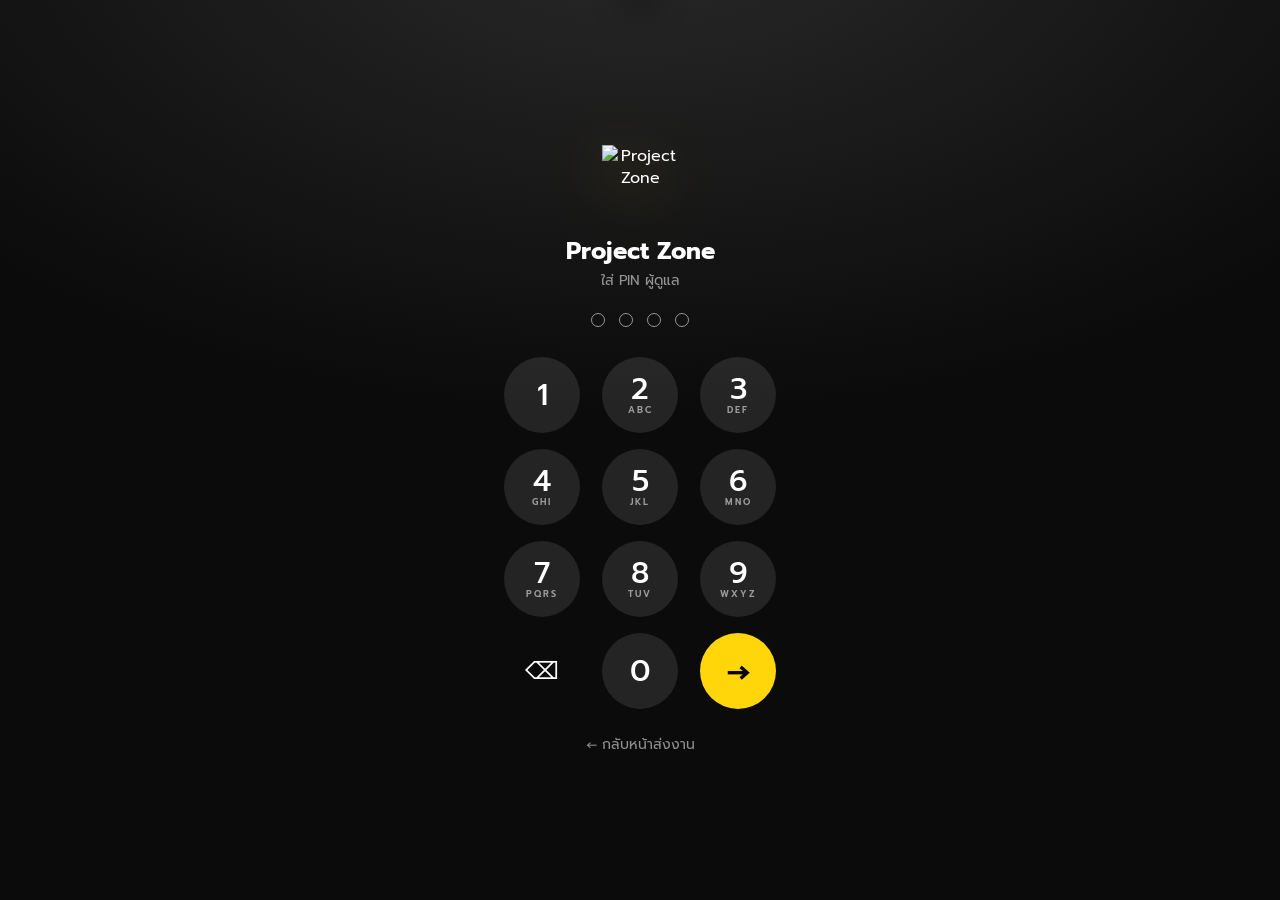
==== commit b6cd6cad: "Add files via upload" ====
--- a/admin.html
+++ b/admin.html
@@ -5,7 +5,22 @@
 <meta name="viewport" content="width=device-width,initial-scale=1,viewport-fit=cover">
 <meta name="theme-color" content="#FFD60A">
 <meta name="robots" content="noindex">
-<title>ตั้งค่า</title>
+<title>Project Zone · ตั้งค่า</title>
+<meta name="description" content="ตั้งค่าหัวข้อและคำถามของงาน">
+<meta property="og:type" content="website">
+<meta property="og:site_name" content="Project Zone">
+<meta property="og:title" content="Project Zone · ตั้งค่า">
+<meta property="og:description" content="ตั้งค่าหัวข้อและคำถามของงาน">
+<meta property="og:url" content="https://boston5656.github.io/Project-Form-ASM/admin.html">
+<meta property="og:image" content="https://boston5656.github.io/Project-Form-ASM/icons/og.png">
+<meta property="og:image:width" content="1200">
+<meta property="og:image:height" content="630">
+<meta name="twitter:card" content="summary_large_image">
+<meta name="apple-mobile-web-app-title" content="Project Zone">
+<link rel="icon" type="image/svg+xml" href="icons/icon.svg">
+<link rel="icon" type="image/png" sizes="32x32" href="icons/icon-32.png">
+<link rel="apple-touch-icon" href="icons/apple-touch-icon.png">
+<link rel="manifest" href="manifest.json">
 <link rel="preconnect" href="https://fonts.googleapis.com">
 <link rel="preconnect" href="https://fonts.gstatic.com" crossorigin>
 <link href="https://fonts.googleapis.com/css2?family=Prompt:wght@400;500;600;700;800&display=swap" rel="stylesheet">
@@ -17,8 +32,8 @@
 <!-- ============ PIN LOCK ============ -->
 <section class="lock" id="lock">
   <div class="lock-card">
-    <div class="lock-ico"><svg viewBox="0 0 24 24" fill="none" stroke="currentColor" stroke-width="2.2" stroke-linecap="round" stroke-linejoin="round"><rect x="4" y="10" width="16" height="11" rx="3"/><path d="M8 10V7a4 4 0 0 1 8 0v3"/></svg></div>
-    <h1>ตั้งค่าระบบ</h1>
+    <img class="lock-logo" src="icons/icon.svg" alt="Project Zone">
+    <h1>Project Zone</h1>
     <p id="lockMsg">ใส่ PIN ผู้ดูแล</p>
     <div class="dots" id="dots"></div>
     <div class="keypad" id="keypad">
@@ -35,7 +50,7 @@
 <div class="page" id="app" hidden>
   <header class="topbar">
     <div>
-      <span class="tag"><i></i>ADMIN · SETTINGS</span>
+      <span class="tag brand"><img src="icons/icon.svg" alt="">PROJECT ZONE · ADMIN</span>
       <h1>ตั้งค่างาน</h1>
     </div>
     <div class="tools">
--- a/style.css
+++ b/style.css
@@ -25,6 +25,9 @@
   padding:6px 2px 16px;animation:rise .8s var(--spring) both}
 .tag{display:inline-flex;align-items:center;gap:7px;padding:5px 12px;border-radius:99px;
   background:rgba(0,0,0,.08);font-size:11px;font-weight:600;letter-spacing:1px;text-transform:uppercase}
+.tag.brand{padding-left:6px}
+.tag img{width:20px;height:20px;border-radius:6px;box-shadow:0 2px 6px rgba(0,0,0,.18)}
+.lock-logo{display:block;width:76px;height:76px;margin:0 auto 14px;filter:drop-shadow(0 14px 30px rgba(255,214,10,.35))}
 .tag i{width:6px;height:6px;border-radius:50%;background:var(--ink);animation:pulse 1.6s infinite}
 .topbar h1{font-size:clamp(28px,5vw,40px);font-weight:800;letter-spacing:-.5px;line-height:1.1;margin-top:8px}
 .topbar h1 span{display:inline-block;margin-left:8px;padding:0 12px;border-radius:12px;background:var(--ink);color:var(--y);
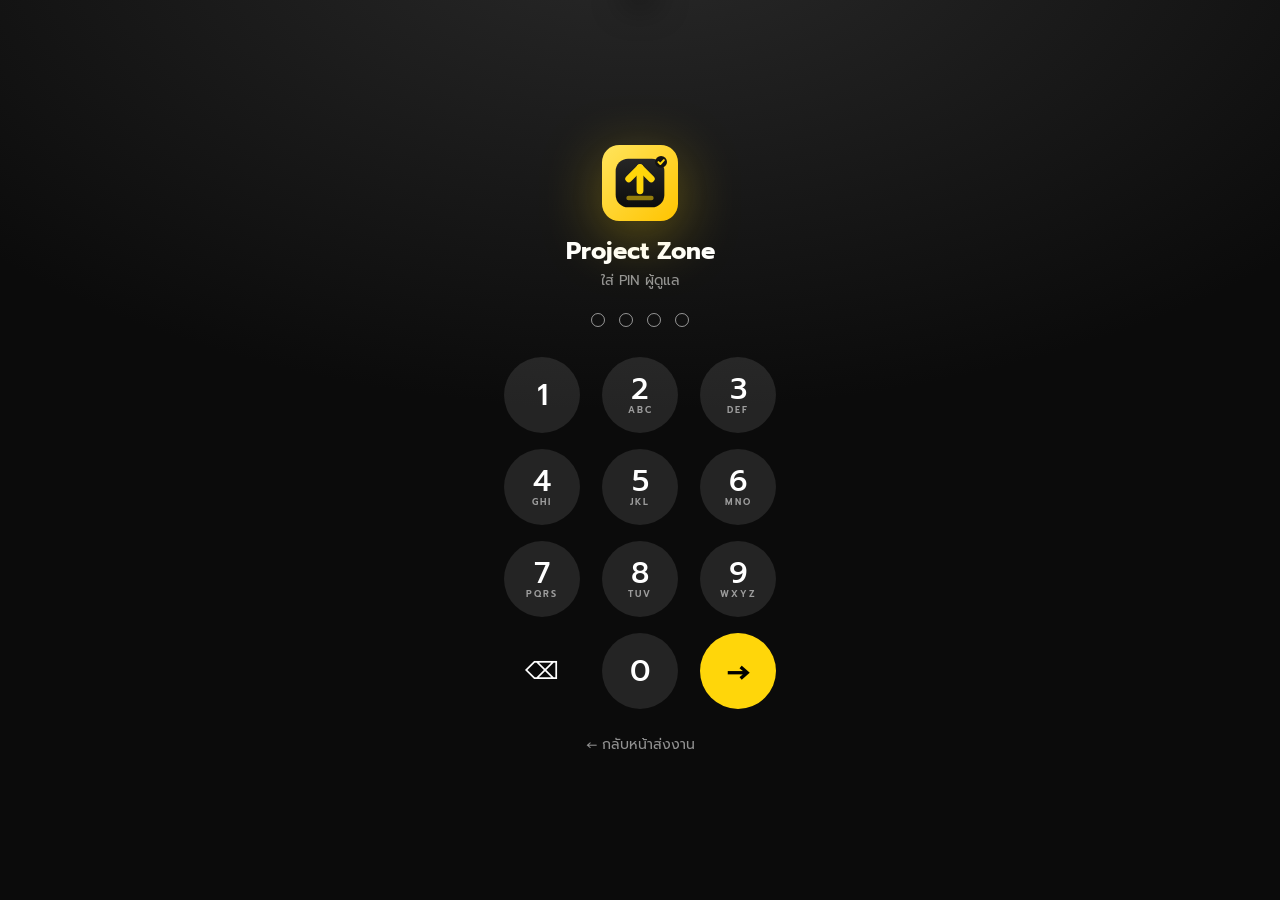
==== commit ae2ac0dd: "Add files via upload" ====
--- a/admin.html
+++ b/admin.html
@@ -32,7 +32,7 @@
 <!-- ============ PIN LOCK ============ -->
 <section class="lock" id="lock">
   <div class="lock-card">
-    <img class="lock-logo" src="icons/icon.svg" alt="Project Zone">
+    <img class="lock-logo" src="[data-uri]" alt="Project Zone">
     <h1>Project Zone</h1>
     <p id="lockMsg">ใส่ PIN ผู้ดูแล</p>
     <div class="dots" id="dots"></div>
@@ -50,7 +50,7 @@
 <div class="page" id="app" hidden>
   <header class="topbar">
     <div>
-      <span class="tag brand"><img src="icons/icon.svg" alt="">PROJECT ZONE · ADMIN</span>
+      <span class="tag brand"><img src="[data-uri]" alt="">PROJECT ZONE · ADMIN</span>
       <h1>ตั้งค่างาน</h1>
     </div>
     <div class="tools">
